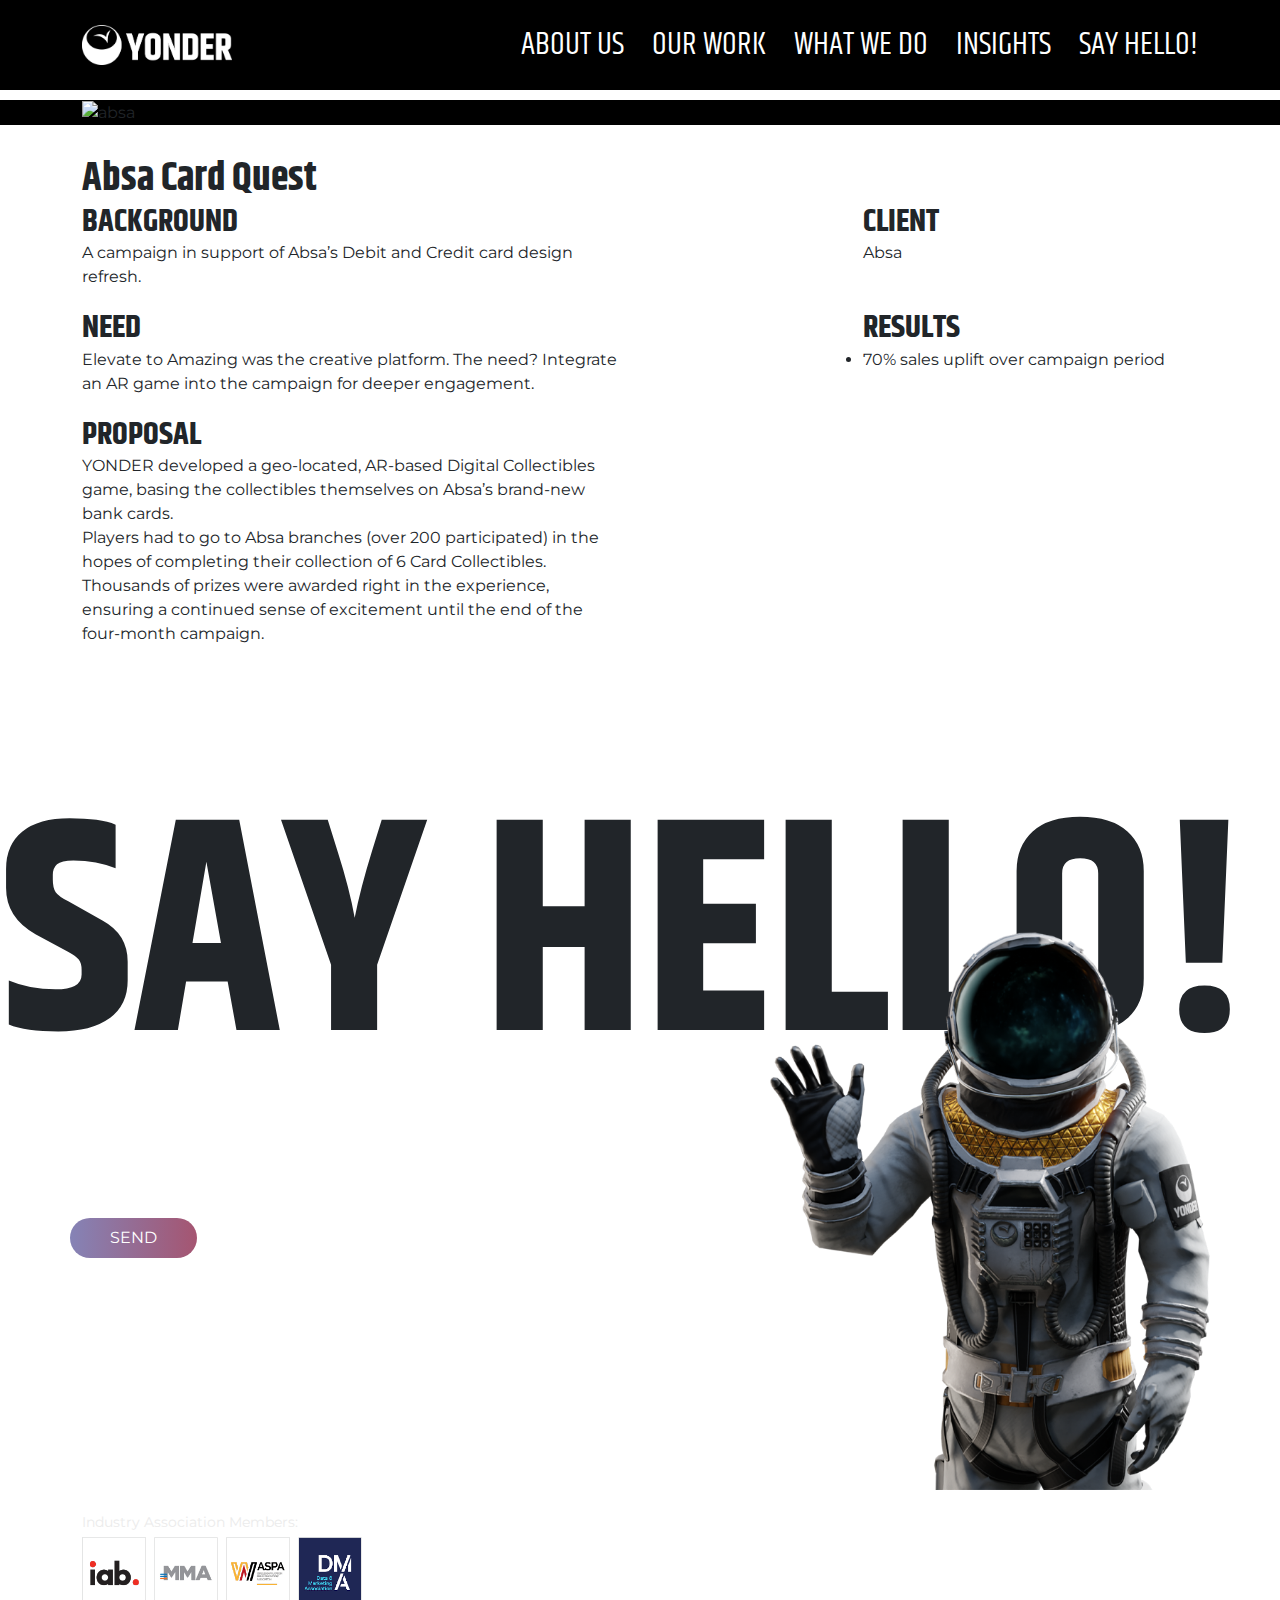
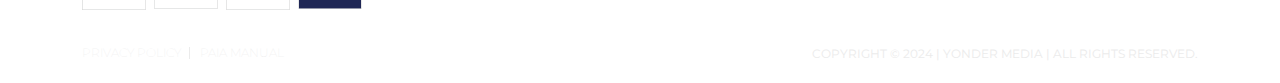
==== absa.html @ 992aaa32 "Add files via upload" ====
<!DOCTYPE html>
<html lang="en">

<head>
    <meta charset="UTF-8">
    <meta name="viewport" content="width=device-width, initial-scale=1.0">
    <title>YONDER - OUR WORK</title>
    <!-- Title -->

    <link rel="icon" href="images/favicon.png">
    <!-- FavIcon -->

    <link
        href="https://fonts.googleapis.com/css2?family=Khand:wght@300;400;500;600;700&family=Montserrat:ital,wght@0,100..900;1,100..900&display=swap"
        rel="stylesheet">
    <!-- Font Family -->

    <link rel="stylesheet" href="css/all.min.css">
    <!-- Font Awesome -->

    <link rel="stylesheet" href="css/bootstrap.min.css">
    <!-- Bootstrap -->

    <link rel="stylesheet" href="css/style.css">
    <!-- Main Style Sheet -->

    <link rel="stylesheet" href="css/responsive.css">
    <!-- Responsive Style Sheet -->
</head>

<body>
    <!-- Navbar Start -->
    <header class="main-header bg-black">
        <nav class="navbar navbar-expand-lg">
            <div class="container">
                <a class="navbar-brand" href="index.html">
                    <img class="logo" src="images/YONDER LOGO_DEFAULT_LIGHT.png" alt="Yonder Logo" width="100">
                </a>
                <div class="responsive-bar">
                    <button class="navbar-toggler" type="button" data-bs-toggle="collapse"
                        data-bs-target="#collapsibleNavId" aria-controls="collapsibleNavId" aria-expanded="false"
                        aria-label="Toggle navigation">
                        <i class="fa-solid fa-bars"></i>
                    </button>
                </div>
                <div class="collapse navbar-collapse" id="collapsibleNavId">
                    <ul class="d-flex w-100 justify-content-end">
                        <li class="nav-item">
                            <a class="nav-link" href="#">ABOUT US</a>
                        </li>
                        <li class="nav-item">
                            <a class="nav-link" href="#">OUR WORK</a>
                        </li>
                        <li class="nav-item">
                            <a class="nav-link" href="#">WHAT WE DO</a>
                        </li>
                        <li class="nav-item">
                            <a class="nav-link" href="#">INSIGHTS</a>
                        </li>
                        <li class="nav-item">
                            <a class="nav-link" href="#">SAY HELLO!</a>
                        </li>
                    </ul>
                </div>
            </div>
        </nav>
    </header>
    <!-- Navbar End -->


    <!-- project-video Start -->
    <section class="project">

        <div class="project-video">
            <div class="container">
                <div class="row">
                    <div class="col-lg-12">
                        <img src="images/our-work/project/YONDER_WEBSITE_OUR WORK_HEADER IMAGE_ABSA CARD QUEST.jpg" alt="absa" width="100%" />
                    </div>
                </div>
            </div>
        </div>
    </section>
    <!-- project-video End -->

    <!-- project-details Start -->
    <section class="project-details">

        <div class="project-details-infomation">
            <div class="container">
                <h1 class="project-header">Absa Card Quest  </h1>
                <div class="flex-container">
                    <div class="flex-item">
                        <div class="content-container">
                            <h2>BACKGROUND</h2>
                            <p>A campaign in support of Absa’s Debit and Credit card design refresh.  </p>
                        </div>
                    </div>
                    <div class="flex-item" style="width: 30%;">
                        <div class="content-container">
                            <h2>CLIENT</h2>
                            <p>Absa  </p>
                        </div>
                    </div>
                </div>
                <div class="flex-container">
                    <div class="flex-item">
                        <div class="content-container">
                            <h2>NEED</h2>
                            <p>Elevate to Amazing was the creative platform. The need? Integrate an AR game into the campaign for deeper engagement. </p>
                            
                        </div>
                    </div>
                    <div class="flex-item" style="width: 30%;">
                        <div class="content-container">
                            <h2>RESULTS</h2>
                            <li>70% sales uplift over campaign period </li>
                        </div>
                    </div>
                </div>

                <div class="flex-container">
                    <div class="flex-item">
                        <div class="content-container">
                            <h2>PROPOSAL</h2>
                            <p>YONDER developed a geo-located, AR-based Digital Collectibles game, basing the collectibles themselves on Absa’s brand-new bank cards. </p>

                               <p> Players had to go to Absa branches (over 200 participated) in the hopes of completing their collection of 6 Card Collectibles. Thousands of prizes were awarded right in the experience, ensuring a continued sense of excitement until the end of the four-month campaign. </p>
                        </div>
                    </div>
                </div>
            </div>
        </div>
    </section>
    <!-- project-details End -->


    <!-- Say Hello Start -->
    <section class="say-hello" id="sayhello">
        <div class="say-hello-text position-relative">
            <!-- <img src="images/say-hello/say-hello.png" class="w-100" alt="say-hello" /> -->
            <h1 class="hello-header">SAY HELLO!</h1>
            <!-- <img src="images/planet-dark.png" style="width: 200px;" class="planet" alt="planet dark" /> -->
        </div>

        <footer class="footer">
            <div class="top-bg"></div>

            <div class="footer-bg">
                <div class="footer-content">
                    <div class="container position-relative">
                        <div class="row">
                            <div class="col-lg-3 col-md-6 col-11 footer-form">
                                <form>
                                    <div class="mb-3">
                                        <label for="name">Name</label>
                                        <input type="text" id="name" name="name">
                                    </div>
                                    <div class="mb-3">
                                        <label for="email">Eamil</label>
                                        <input type="email" id="email" name="email">
                                    </div>
                                    <div class="mt-4">
                                        <button type="submit">SEND</button>
                                    </div>
                                </form>
                            </div>
                            <div class="col-lg-3 col-sm-6 d-none d-md-block offset-lg-1">
                                <ul class="contact-links">
                                    <li>
                                        <a href="tel:+270781234567" class="d-inline-flex gap-3 align-items-center">
                                            <img src="images/say-hello/contact-icon/phone.png" alt="phone" />
                                            <span>+27 (0) 78 123 4567</span>
                                        </a>
                                    </li>
                                    <li>
                                        <a href="https://wa.me/+270781234567"
                                            class="d-inline-flex gap-3 align-items-center">
                                            <img src="images/say-hello/contact-icon/wa.png" alt="wa" />
                                            <span>+27 (0) 78 123 4567</span>
                                        </a>
                                    </li>
                                </ul>
                            </div>
                        </div>
                        <div class="row address-separator align-items-end">
                            <div class="col-lg-3 col-md-6">
                                <div class="g-recaptcha" data-sitekey="reCAPTCHA_site_key" data-callback='onSubmit'
                                    data-action='submit'>Submit</div>
                            </div>
                            <div class="col-lg-5 col-md-6 col-10 offset-lg-1">
                                <ul class="d-flex gap-4">
                                    <li>
                                        <p>Johannesburg Office:</p>
                                        <address>
                                            The Base <br> 3012A William Nicol Drive <br> Bryanston <br> 2191 <br>
                                            Sandton <br> South Africa
                                        </address>
                                    </li>
                                    <li>
                                        <p>Cape Town Office:</p>
                                        <address>
                                            1st floor, Park building, <br> Black River Park <br> 2 Fir Street <br> Cape
                                            Town <br> 7925 <br> South Africa
                                        </address>
                                    </li>
                                </ul>
                            </div>
                        </div>
                        <div class="waving">
                            <img src="images/say-hello/waving.png" alt="waving" />
                        </div>
                    </div>
                </div>

                <div class="footer-bottom">
                    <div class="container">
                        <div class="row align-items-end">
                            <div class="col-lg-6 col-sm-6">
                                <p>Industry Association Members:</p>
                                <ol class="d-flex gap-2">
                                    <li>
                                        <img src="images/say-hello/industry/IAB.png" alt="industry" />
                                    </li>
                                    <li>
                                        <img src="images/say-hello/industry/MMA.png" alt="industry" />
                                    </li>
                                    <li>
                                        <img src="images/say-hello/industry/WASPA.png" alt="industry" />
                                    </li>
                                    <li>
                                        <img src="images/say-hello/industry/DMA.png" alt="industry" />
                                    </li>
                                </ol>
                                <ul class="footer-links">
                                    <li>
                                        <a href="#">privacy policy</a>
                                    </li>
                                    <li>
                                        <a href="#">paia manual</a>
                                    </li>
                                </ul>
                            </div>
                            <div class="col-lg-6 col-sm-6 text-end">
                                <ul class="d-flex social-links gap-4 align-items-end justify-content-end">
                                    <li>
                                        <a href="https://twitter.com" title="twitter" target="_blank">
                                            <img src="images/say-hello/social-icon/x.png" alt="social icon" />
                                        </a>
                                    </li>
                                    <li>
                                        <a href="https://facebook.com" title="facebook" target="_blank">
                                            <img src="images/say-hello/social-icon/facebook.png" alt="social icon" />
                                        </a>
                                    </li>
                                    <li>
                                        <a href="https://instagram.com" title="instagram" target="_blank">
                                            <img src="images/say-hello/social-icon/ig.png" alt="social icon" />
                                        </a>
                                    </li>
                                    <li>
                                        <a href="https://linkedin.com" title="linkedin" target="_blank">
                                            <img src="images/say-hello/social-icon/ld.png" alt="social icon" />
                                        </a>
                                    </li>
                                </ul>
                                <p class="copyright">copyright &copy; 2024 | yonder media | all rights reserved.</p>
                            </div>
                        </div>
                    </div>
                </div>
            </div>
        </footer>
    </section>
    <!-- Say Hello End -->

    <script src="js/jquery-1.12.4.min.js"></script>
    <!-- jQuery Version -->

    <script src="js/bootstrap.bundle.min.js"></script>
    <!-- Bootstrap -->

    <script src="https://www.google.com/recaptcha/api.js"></script>
    <!-- Google Recaptcha -->
</body>

</html>
---- css/style.css ----
@charset "UTF-8";

/* 
*
*------------------
* Table Of Content
*------------------
* 0) Common CSS start
* 1) Navbar CSS start
* 2) HeroArea CSS start
* 3) Our Work CSS start
* 4) What We Do CSS start
* 5) Insights CSS start
* 6) Say Hello CSS start
* 7) our work video CSS start
* 8) Portfolio CSS start
* 9) testimonial CSS start
*/

:root {
    --white_color: #ffffff;
    --black_color: #000000;
    --lg: 18px;
    --bs: 16px;
    --sm: 14px;
    --font-khand: "Khand", sans-serif;
    --font-montserrat: "Montserrat", sans-serif;
    --transition: all linear .3s;
}

* {
    margin: 0;
    padding: 0;
    outline: 0;
    box-sizing: border-box;
}

h1,
h2,
h3,
h4,
h5,
h6,
p,
a,
ul,
ol,
li,
span,
address {
    margin: 0;
    padding: 0;
}

ul,
ol {
    list-style: none;
}

a {
    display: inline-block;
    text-decoration: none;
}

img,
svg {
    vertical-align: middle;
}

body {
    scroll-behavior: smooth;
    font-size: var(--bs);
    font-weight: 400;
    font-family: var(--font-montserrat);
    max-width: 1920px; 
    margin: 0 auto; 
}
/**
*   Common CSS End
**/
.logo{
    width: 150px;
}

.main-header {
    position: absolute;
    width: 100%;
    top: 0;
    left: 0;
    padding: 12px 0;
    z-index: 99;
}

.main-header ul a {
    position: relative;
    top: 0;
    left: 0;
    font-size: 32px;
    font-weight: 400;
    line-height: 1.1;
    font-family: var(--font-khand);
    color: var(--white_color);
    padding: 0 0 0 28px !important;
    transition: var(--transition);
    -webkit-transition: var(--transition);
    -moz-transition: var(--transition);
    -ms-transition: var(--transition);
    -o-transition: var(--transition);
}

.main-header ul a:hover,
.main-header ul a:active {
    color: var(--white_color);
}

.main-header ul a::after {
    position: absolute;
    content: '';
    bottom: 0;
    left: 28px;
    height: 2px;
    width: 0;
    background-color: var(--white_color);
    transition: var(--transition);
    -webkit-transition: var(--transition);
    -moz-transition: var(--transition);
    -ms-transition: var(--transition);
    -o-transition: var(--transition);
}

.main-header ul a:hover::after {
    width: calc(100% - 40px);
}
/**
*   Navbar CSS End
**/

.heroarea {
    position: relative;
    top: 0;
    left: 0;
    height: 720px;
    background: url(../images/heroarea/background.jpg) no-repeat top / cover;
    background-attachment: fixed;
    z-index: -1;
}

.heroarea .planet-1 {
    position: absolute;
    bottom: 4%;
    right: 0;
    z-index: -1;
    transition: var(--transition);
    -webkit-transition: var(--transition);
    -moz-transition: var(--transition);
    -ms-transition: var(--transition);
    -o-transition: var(--transition);
}

.heroarea .planet-1 img {
    width: 200px;
}

.heroarea .planet-2 {
    position: absolute;
    top: 16%;
    left: 52%;
    z-index: -1;
    transition: var(--transition);
    -webkit-transition: var(--transition);
    -moz-transition: var(--transition);
    -ms-transition: var(--transition);
    -o-transition: var(--transition);
}

.heroarea .planet-2 img {
    width: 104px;
}

.heroarea .planet-3 {
    position: absolute;
    top: 40%;
    left: 30%;
    z-index: -1;
    transition: var(--transition);
    -webkit-transition: var(--transition);
    -moz-transition: var(--transition);
    -ms-transition: var(--transition);
    -o-transition: var(--transition);
}

.heroarea .planet-3 img {
    width: 220px;
}

.heroarea-text {
    margin-top: 24px;
}

.heroarea-text h1 {
    font-size: 50px;
    font-weight: 700;
    line-height: 1.2;
    font-family: var(--font-khand);
    color: var(--white_color);
}

.heroarea .bottom-text {
    position: absolute;
    bottom: 70px;
    right: 0;
}

.heroarea .bottom-text h6 {
    color: var(--white_color);
    margin-bottom: 8px;
    font-weight: 300;
    font-size: var(--lg);
    font-family: var(--font-khand);
}

.heroarea .bottom-text li {
    padding: 0 8px;
    border-left: 1px solid var(--white_color);
}

.heroarea .bottom-text li:first-child {
    border-left: 1px solid transparent;
}

.heroarea .bottom-text li:first-child img {
    width: 72px;
}

.heroarea .bottom-text li:last-child img {
    width: 92px;
}
/**
*   HeroArea CSS End
**/

.our-work .welcome {
    margin: 48px 0;
}


.our-work-header{
    text-align: center;
    font-size: 18rem;
    font-weight: bold;
    font-family: var(--font-khand);
    position: relative;
    bottom: 56px;
    text-shadow: 1px 1px 0 #000, 1px -1px 0 #000, -1px 1px 0 #000, 1px 1px 0 #000;
    color: #fff;
}

.welcome-text .planet {
    position: absolute;
    top: 50%;
    left: 20%;
    width: 200px;
    opacity: .7;
    transform: translateY(-50%);
    -webkit-transform: translateY(-50%);
    -moz-transform: translateY(-50%);
    -ms-transform: translateY(-50%);
    -o-transform: translateY(-50%);
    display: none;
    transition: var(--transition);
    -webkit-transition: var(--transition);
    -moz-transition: var(--transition);
    -ms-transition: var(--transition);
    -o-transition: var(--transition);
    animation: welcome-text .8s ease 1;
    -webkit-animation: welcome-text .8s ease 1;
}

@keyframes welcome-text {
    0% {
        transform: scale(.8) translateY(-45%);
        -webkit-transform: scale(.8) translateY(-45%);
        -moz-transform: scale(.8) translateY(-45%);
        -ms-transform: scale(.8) translateY(-45%);
        -o-transform: scale(.8) translateY(-45%);
}

    100% {
        transform: scale(1) translateY(-50%);
        -webkit-transform: scale(1) translateY(-50%);
        -moz-transform: scale(1) translateY(-50%);
        -ms-transform: scale(1) translateY(-50%);
        -o-transform: scale(1) translateY(-50%);
}
}

.welcome-text:hover .planet {
    display: block;
}

.our-work .welcome-right p {
    font-weight: 500;
    font-size: 18px;
    margin-right: 48px;
    line-height: 1.3;
}

.our-work .planet-1 {
    position: absolute;
    top: 110%;
    left: 8%;
    z-index: 1;
    transition: var(--transition);
    -webkit-transition: var(--transition);
    -moz-transition: var(--transition);
    -ms-transition: var(--transition);
    -o-transition: var(--transition);
}

.our-work .planet-1 img {
    width: 120px;
}

.our-work .planet-2 {
    position: absolute;
    top: 130%;
    right: 0;
    z-index: 1;
    transition: var(--transition);
    -webkit-transition: var(--transition);
    -moz-transition: var(--transition);
    -ms-transition: var(--transition);
    -o-transition: var(--transition);
}

.our-work .planet-2 img {
    width: 260px;
}

.our-work-banner {
    height: 130px;
    background: url(../images/our-work/our-work-banner.jpg) no-repeat top / cover;
    background-attachment: fixed;
}

.our-work-video {
    margin-top: 140px;
    background-color: var(--black_color);
}

.iframe-video {
    height: 500px;
}

.our-work-action {
    margin-top: 60px;
}

.our-work-btn a {
    font-size: 32px;
    line-height: 1.1;
    font-family: var(--font-khand);
    padding: 16px 0;
    width: 100%;
    color: var(--white_color);
    background: rgb(133,131,182);
    background: linear-gradient(90deg, rgba(133,131,182,1) 0%, rgba(165,85,113,1) 100%);
    border-radius: 50px;
    -webkit-border-radius: 50px;
    -moz-border-radius: 50px;
    -ms-border-radius: 50px;
    -o-border-radius: 50px;
    transition: var(--transition);
    -webkit-transition: var(--transition);
    -moz-transition: var(--transition);
    -ms-transition: var(--transition);
    -o-transition: var(--transition);
}

.our-work-btn a:hover {
    opacity: .9;
}

.credentials-btn {
    position: absolute;
    top: 50%;
    right: 4%;
    transform: translateY(-50%);
    -webkit-transform: translateY(-50%);
    -moz-transform: translateY(-50%);
    -ms-transform: translateY(-50%);
    -o-transform: translateY(-50%);
}

.credentials-btn img {
    width: 120px;
    box-shadow: 0 0 10px rgba(0, 0, 0, 0.5);
    background-color: var(--white_color);
    border-radius: 50%;
    -webkit-border-radius: 50%;
    -moz-border-radius: 50%;
    -ms-border-radius: 50%;
    -o-border-radius: 50%;
}
/**
*   Our Work CSS End
**/

.what-we-do {
    margin: 60px 0 0;
}

.what-we-do-text img {
    transform: translateY(3px);
    -webkit-transform: translateY(3px);
    -moz-transform: translateY(3px);
    -ms-transform: translateY(3px);
    -o-transform: translateY(3px);
}

.what-we-do-text .planet {
    position: absolute;
    top: 0;
    left: 50%;
    display: none;
    animation: text-up .8s ease 1;
    -webkit-animation: text-up .8s ease 1;
}

@keyframes text-up {
    0% {
        transform: translateY(20px);
        -webkit-transform: translateY(20px);
        -moz-transform: translateY(20px);
        -ms-transform: translateY(20px);
        -o-transform: translateY(20px);
    }

    100% {
        transform: translateY(3px);
        -webkit-transform: translateY(3px);
        -moz-transform: translateY(3px);
        -ms-transform: translateY(3px);
        -o-transform: translateY(3px);
    }
}

.what-we-do-text:hover .planet {
    display: block;
}

.service-card {
    width: 33.33%;
    color: var(--white_color);
    padding: 32px 40px 0;
    overflow-y: hidden;
}

.service-card .img img {
    transition: transform 0.4s ease; 
}

.service-card:hover .img img {
    transform: translate(-5px, -5px); 
}

.service-card:hover h3, 
.service-card:hover p{
    transition: transform 0.4s ease; 
    transform: translate(5px, 5px); 
}

.service-card.reality,
.expend-service.reality {
    background: rgb(133,131,182);
    background: linear-gradient(90deg, rgba(133,131,182,1) 0%, rgba(165,85,113,1) 100%);
}

.service-card.commerce,
.expend-service.commerce {
    background: rgb(133,131,182);
    background: linear-gradient(90deg, rgba(18,63,144,1) 0%, rgba(133,131,182,1) 100%);
}

.service-card.content,
.expend-service.content {
    background: rgb(133,131,182);
    background: linear-gradient(90deg, rgba(65,147,191,1) 0%, rgba(85,59,88,1) 100%);
}

.service-card.digital,
.expend-service.digital {
    background: rgb(133,131,182);
    background: linear-gradient(90deg, rgba(44,99,127,1) 0%, rgba(3,13,20,1) 100%);
}

.service-card.tech,
.expend-service.tech {
    background: rgb(133,131,182);
    background: linear-gradient(90deg, rgba(53,21,52,1) 0%, rgba(180,190,212,1) 100%);
}

.service-card.telco,
.expend-service.telco {
    background: rgb(133,131,182);
    background: linear-gradient(90deg, rgba(128,121,169,1) 0%, rgba(157,191,237,1) 100%);
}

.service-card h3 {
    font-weight: 600;
    margin-bottom: 16px;
}

.service-card p {
    font-weight: 300;
    line-height: 1.3;
    margin-bottom: 12px;
}

.service-card .card-footer img { 
    width: 100px;
    margin-bottom: -8px;
}

.service-card.content .card-footer img {
    width: 120px;
}

.service-card.digital .card-footer img {
    width: 150px;
}

.service-card .service-btn {
    padding: 8px 28px;
    font-family: var(--font-khand);
    color: var(--white_color);
    font-size: 24px;
    line-height: 1;
    border: 2px solid var(--white_color);
    border-radius: 25px;
    -webkit-border-radius: 25px;
    -moz-border-radius: 25px;
    -ms-border-radius: 25px;
    -o-border-radius: 25px;
    background-color: transparent;
    transition: var(--transition);
    -webkit-transition: var(--transition);
    -moz-transition: var(--transition);
    -ms-transition: var(--transition);
    -o-transition: var(--transition);
}

.service-card .service-btn:hover {
    color: var(--black_color);
    background-color: var(--white_color);
}

.expend-service {
    color: var(--white_color);
    padding: 32px 40px;
    display: none;
}

.expend-service-content {
    width: 32%;
}

.expend-service-content h3 {
    font-weight: 600;
    margin-bottom: 16px;
}

.expend-service-content p {
    font-weight: 300;
    line-height: 1.3;
    margin-bottom: 20px;
}

.expend-service-content ul li {
    list-style-position: inside;
    list-style-type: circle;
    margin-bottom: 4px;
}

.expend-service-content ul li button {
    background-color: transparent;
    border: none;
    color: var(--white_color);
    transition: var(--transition);
    -webkit-transition: var(--transition);
    -moz-transition: var(--transition);
    -ms-transition: var(--transition);
    -o-transition: var(--transition);
}

.expend-service-content ul li button:hover {
    text-decoration: underline;
}

.expend-service-content .qr-code img {
    width: 140px;
    padding: 12px;
    background-color: var(--white_color);
    border-radius: 15px;
    -webkit-border-radius: 15px;
    -moz-border-radius: 15px;
    -ms-border-radius: 15px;
    -o-border-radius: 15px;
}

.expend-service-content .qr-code p {
    margin-top: 20px;
}

.expend-service-content .expend-back {
    position: absolute;
    bottom: 0;
    right: 0;
    padding: 8px 40px;
    font-family: var(--font-khand);
    color: var(--white_color);
    font-size: 24px;
    line-height: 1;
    border: 2px solid var(--white_color);
    border-radius: 25px;
    -webkit-border-radius: 25px;
    -moz-border-radius: 25px;
    -ms-border-radius: 25px;
    -o-border-radius: 25px;
    transition: var(--transition);
    -webkit-transition: var(--transition);
    -moz-transition: var(--transition);
    -ms-transition: var(--transition);
    -o-transition: var(--transition);
    background-color: transparent;
}

.expend-service-content .expend-back:hover {
    color: var(--black_color);
    background-color: var(--white_color);
}

.expend-service-img {
    width: 24%;
}

.expend-service-img img {
    border-radius: 25px;
    -webkit-border-radius: 25px;
    -moz-border-radius: 25px;
    -ms-border-radius: 25px;
    -o-border-radius: 25px;
}
/**
*   What We Do CSS End
**/

.insights-banner {
    height: 130px;
    background: url(../images/insights/insights-banner.jpg) no-repeat top / cover;
    background-attachment: fixed;
}

.insight-header{
    text-align: center;
    font-size: 21vw;
    font-weight: bold;
    font-family: var(--font-khand);
    position: relative;
    bottom: 74px;
    text-shadow: 1px 1px 0 #000, 1px -1px 0 #000, -1px 2px 0 #000, 1px 1px 0 #000;
    color: #fff;
}

.insights-cards {
    margin: 130px 0 0px;
}

.insights-card {
    margin-top: 20px;
    padding: 20px;
    box-shadow: .5px .5px 3px 0 rgba(0, 0, 0, 0.2);
    border-radius: 15px;
    -webkit-border-radius: 15px;
    -moz-border-radius: 15px;
    -ms-border-radius: 15px;
    -o-border-radius: 15px;
}

.insights-card .img {
    margin-bottom: 12px;
}

.insights-card .img img {
    border-radius: 10px;
    -webkit-border-radius: 10px;
    -moz-border-radius: 10px;
    -ms-border-radius: 10px;
    -o-border-radius: 10px;
}

.insights-card .linkedin img {
    width: 80px;
}

.insights-card h2 {
    font-size: 48px;
    line-height: 1.2;
    font-family: var(--font-khand);
    text-transform: uppercase;
    font-weight: 700;
}

.insights-card p {
    line-height: 1.3;
    margin: 12px 0;
}

.insights-card-btn {
    padding: 10px 20px 8px;
    font-size: 20px;
    font-family: var(--font-khand);
    font-weight: 400;
    line-height: 1;
    text-transform: uppercase;
    color: var(--white_color);
    background: rgb(133,131,182);
    background: linear-gradient(90deg, rgba(133,131,182,1) 0%, rgba(165,85,113,1) 100%);
    border-radius: 25px;
    -webkit-border-radius: 25px;
    -moz-border-radius: 25px;
    -ms-border-radius: 25px;
    -o-border-radius: 25px;
    transition: var(--transition);
    -webkit-transition: var(--transition);
    -moz-transition: var(--transition);
    -ms-transition: var(--transition);
    -o-transition: var(--transition);
}

.insights-card-btn:hover {
    opacity: .9;
}

/**
*   Insights CSS End
**/

.say-hello-text img {
    transform: translateY(4px);
    -webkit-transform: translateY(4px);
    -moz-transform: translateY(4px);
    -ms-transform: translateY(4px);
    -o-transform: translateY(4px);
}

.hello-header{
    font-size: 23.7vw;
    font-weight: bold;
    font-family: var(--font-khand);
    position: relative;
    top: 95px;
}

.say-hello-text .planet {
    position: absolute;
    top: 0;
    left: 50%;
    display: none;
    animation: text-up .8s ease 1;
    -webkit-animation: text-up .8s ease 1;
}

@keyframes text-up {
    0% {
        transform: translateY(20px);
        -webkit-transform: translateY(20px);
        -moz-transform: translateY(20px);
        -ms-transform: translateY(20px);
        -o-transform: translateY(20px);
    }

    100% {
        transform: translateY(4px);
        -webkit-transform: translateY(4px);
        -moz-transform: translateY(4px);
        -ms-transform: translateY(4px);
        -o-transform: translateY(4px);
}
}

.say-hello-text:hover .planet {
    display: block;
}

.footer .top-bg {
    padding: 12px 0;
    background: url(../images/say-hello/footer-top.jpg) no-repeat center / cover;
    background-attachment: fixed;
}

.footer .footer-bg {
    color: var(--white_color);
    background: url(../images/say-hello/footer-banner.jpg) no-repeat center / cover;
    background-attachment: fixed;
}

.footer-content .container {
    padding: 32px 0;
    border-bottom: 2px solid var(--white_color);
}

.footer-content .footer-form label {
    display: block;
    font-size: 20px;
    line-height: 1;
    text-transform: uppercase;
    font-family: var(--font-khand);
}

.footer-content .footer-form input {
    color: var(--white_color);
    background-color: transparent;
    border: none;
    width: 100%;
    border-bottom: 2px solid var(--white_color);
}

.footer-content .footer-form button {
    padding: 8px 40px;
    border: none;
    color: var(--white_color);
    background: rgb(133,131,182);
    background: linear-gradient(90deg, rgba(133,131,182,1) 0%, rgba(165,85,113,1) 100%);
    border-radius: 25px;
    -webkit-border-radius: 25px;
    -moz-border-radius: 25px;
    -ms-border-radius: 25px;
    -o-border-radius: 25px;
    transition: var(--transition);
    -webkit-transition: var(--transition);
    -moz-transition: var(--transition);
    -ms-transition: var(--transition);
    -o-transition: var(--transition);
}

.footer-content .footer-form button:hover {
    opacity: .9;
}

.footer-content .contact-links li {
    margin-bottom: 16px;
}

.footer-content .contact-links li:last-child {
    margin-bottom: 0;
}

.footer-content .contact-links li a {
    font-weight: 300;
    color: var(--white_color);
    transition: var(--transition);
    -webkit-transition: var(--transition);
    -moz-transition: var(--transition);
    -ms-transition: var(--transition);
    -o-transition: var(--transition);
}

.footer-content .contact-links li a:hover {
    text-decoration: underline;
}

.footer-content .contact-links img {
    width: 44px;
}

.footer-content .address-separator {
    margin-top: 32px;
}

.address-separator li {
    font-weight: 300;
}

#rc-anchor-container {
    background-color: transparent !important;
}

.footer-content .waving {
    position: absolute;
    bottom: 0;
    right: 0;
}

.footer-content .waving img {
    width: 440px;
}

.footer-bottom {
    padding: 20px 0;
    color: #ebebeb;
    font-size: 14px;
}

.footer-bottom ol {
    margin-top: 4px;
}

.footer-bottom ol li img {
    width: 64px;
}

.footer-bottom ul li:first-child a img {
    width: 44px;
}

.footer-bottom ul li:last-child a img {
    width: 50px;
}

.footer-bottom ul li a img {
    width: 48px;
}

.footer-bottom .footer-links,
.footer-bottom .copyright {
    margin-top: 32px;
}

.footer-bottom .footer-links li {
    display: inline-block;
}

.footer-bottom .footer-links li a {
    color: #ebebeb;
    text-transform: uppercase;
    font-size: 12px;
    font-weight: 100;
    line-height: 1;
    padding: 0 6px;
    transition: var(--transition);
    -webkit-transition: var(--transition);
    -moz-transition: var(--transition);
    -ms-transition: var(--transition);
    -o-transition: var(--transition);
}

.footer-bottom .footer-links li a:hover {
    text-decoration: underline;
}

.footer-bottom .footer-links li:first-child a {
    padding-left: 0;
    padding-right: 8px;
    border-right: 1px solid #ebebeb;
}

.footer-bottom .copyright {
    font-size: 12px;
    text-transform: uppercase;
}
/**
*   Say Hello CSS End
**/

/* 
*   our work page video Start
*/

.videoarea{
    position: relative;
    max-width: 100%;
    top: 0;
    left: 0;
    height: 720px;
}


/* 
*   our work page video End
*/

/* 
*   Portfolio CSS Start
*/

.portfolio-section {
    padding: 0;
    max-width: 1920px; 
    margin: 0 auto; 
}

.portfolio-grid {
    display: grid;
    grid-template-columns: repeat(4, 1fr); 
    grid-gap: 0; 
}

.portfolio-item {
    width: 100%;
    position: relative;
    overflow: hidden; 
}

.portfolio-item img {
    width: 100%;
    height: auto;
    display: block; 
}

.portfolio-content {
    position: absolute;
    top: 0;
    left: 0;
    background-color: rgba(0, 0, 0, 0.8);
    color: #fff;
    padding: 20px;
    opacity: 0; 
    transition: opacity 0.3s ease; 
    width: 100%;
    height: 100%;
}

.portfolio-item:hover .portfolio-content {
    opacity: 1; 
}

.portfolio-content h3 {
    margin-top: 0;
    font-family: var(--font-khand);
    font-weight: bold;
}

.portfolio-content p {
    margin-bottom: 10px;
}

.portfolio-button{
    position: absolute;
    bottom: 20px;
    right: 20px;
    padding: 10px 20px 8px;
    font-size: 20px;
    font-family: var(--font-khand);
    font-weight: 400;
    line-height: 1;
    text-transform: uppercase;
    color: var(--white_color);
    background: rgb(133,131,182);
    background: linear-gradient(90deg, rgba(133,131,182,1) 0%, rgba(165,85,113,1) 100%);
    border-radius: 25px;
    -webkit-border-radius: 25px;
    -moz-border-radius: 25px;
    -ms-border-radius: 25px;
    -o-border-radius: 25px;
    transition: var(--transition);
    -webkit-transition: var(--transition);
    -moz-transition: var(--transition);
    -ms-transition: var(--transition);
    -o-transition: var(--transition);
}

.portfolio-button:hover{
    opacity: .9;
}

/* 
*   Portfolio CSS End
*/


/* 
*   testimonial CSS Start
*/
.testimonial-section {
    padding: 50px 0 0; 
}

.testimonial-card {
    padding: 20px;
    border-radius: 10px;
    margin-bottom: 20px;
    color: #fff;
}

.testimonial-card h3 {
    margin-top: 0;
}

.testimonial-content {
    display: flex;
    align-items: flex-start;
    margin-bottom: 50px;
}

.testimonial-image {
    flex: 0 0 auto; 
    margin-right: 20px; 
}

.testimonial-image img {
    width: 100px; 
    border-radius: 10%; 
}

.testimonial-text {
    flex: 1; 
}

.testimonial-text p{
    margin-bottom: 30px;
}

.testimonial-author {
    margin-top: 10px;
    font-family: var(--font-montserrat);
    font-weight: bold;
}

.gradient1 {
    background: linear-gradient(90deg, rgba(133, 131, 182, 1) 0%, rgba(165, 85, 113, 1) 100%);
}

.gradient2 {
    background: linear-gradient(90deg, rgba(18, 63, 144, 1) 0%, rgba(133, 131, 182, 1) 100%);
}

.gradient3 {
    background: linear-gradient(90deg, rgba(65, 147, 191, 1) 0%, rgba(85, 59, 88, 1) 100%);
}

.gradient4 {
    background: linear-gradient(90deg, rgba(44, 99, 127, 1) 0%, rgba(3, 13, 20, 1) 100%);
}

.gradient5 {
    background: linear-gradient(90deg, rgba(53, 21, 52, 1) 0%, rgba(180, 190, 212, 1) 100%);
}
.project-details-infomation{
    margin-top: 30px;
}

.project-video{
    margin-top: 100px;
    background-color: var(--black_color);
}

.project-header{
    font-family: var(--font-khand);
    font-weight: bold;
}

.content-container h2{
    font-family: var(--font-khand);
    font-weight: bold;
}


.flex-container {
    display: flex;
    flex-wrap: wrap;
    justify-content: space-between;
}

.flex-item {
    width: 48%;
    margin-bottom: 20px; 
}
---- css/responsive.css ----
@media (min-width: 1600px) and (max-width: 1899.98px) {
    .heroarea .planet-1 img {
        width: 340px;
    }

    .our-work .planet-1 {
        left: 4%;
    }

    .our-work .planet-1 img {
        width: 160px;
    }

    .our-work .planet-2 img {
        width: 320px;
    }

    .service-card {
        padding: 60px 80px 0;
    }

    .service-card p {
        margin-bottom: 28px;
    }

    .expend-service {
        padding: 60px 80px;
    }

    .our-work-header {
        font-size: 6rem; 
    }
}

@media (min-width: 1400px) and (max-width: 1599.98px) {
    .heroarea .planet-1 img {
        width: 270px;
    }

    .our-work .planet-1 {
        left: 6%;
    }

    .our-work .planet-1 img {
        width: 160px;
    }

    .our-work .planet-2 img {
        width: 300px;
    }

    .service-card {
        padding: 48px 60px 0;
    }

    .service-card p {
        margin-bottom: 20px;
    }

    .expend-service {
        padding: 48px 60px;
    }

    .our-work-header {
        font-size: 5rem; 
    }
}

@media (min-width: 992px) and (max-width: 1199.98px) {
    .heroarea {
        height: 620px;
    }

    .heroarea .planet-1 img {
        width: 160px;
    }

    .heroarea .planet-3 {
        left: 28%;
    }

    .heroarea .planet-3 img {
        width: 180px;
    }

    .heroarea-text h1 {
        font-size: 44px;
    }

    .welcome-text .planet {
        width: 140px;
    }

    .our-work .welcome-right p {
        font-size: 19px;
        margin-right: 32px;
    }

    .our-work .planet-2 img {
        width: 220px;
    }

    .our-work-video {
        margin-top: 80px;
    }

    .our-work-action {
        margin-top: 40px;
    }

    .our-work-btn a {
        font-size: 26px;
        padding: 12px 0;
    }

    .credentials-btn img {
        width: 80px;
    }

    .what-we-do {
        margin: 40px 0;
    }

    .service-card {
        padding: 20px 20px 0;
    }

    .service-card.digital .card-footer img {
        width: 100px;
    }

    .service-card .service-btn {
        padding: 6px 16px 4px;
        font-size: 18px;
    }

    .expend-service-content .qr-code img {
        width: 100px;
        padding: 8px;
    }

    .insights-cards {
        margin: 80px 0 60px;
    }

    .insights-card .linkedin img {
        width: 60px;
    }

    .insights-card h2 {
        font-size: 36px;
    }

    .footer .top-bg {
        display: none;
    }

    .footer-content .address-separator {
        margin-top: 20px;
    }

    .footer-content .waving img {
        width: 264px;
    }

    .footer-bottom ol li img {
        width: 52px;
    }

    .footer-bottom ul li:last-child a img {
        width: 44px;
    }

    .footer-bottom ul li:first-child a img {
        width: 38px;
    }

    .footer-bottom ul li a img {
        width: 40px;
    }

    .footer-bottom .footer-links,
    .footer-bottom .copyright {
        margin-top: 20px;
    }

    .footer .social-links {
        gap: 12px !important;
    }
    .our-work-header {
        font-size: 4rem; 
    }
}

@media (min-width: 768px) and (max-width: 991.98px) {
    .main-header ul a {
        font-size: 26px;
    }

    .heroarea {
        height: 520px;
    }

    .heroarea .planet-1 img {
        width: 140px;
    }

    .heroarea .planet-2 img {
        width: 80px;
    }

    .heroarea .planet-3 {
        left: 28%;
    }

    .heroarea .planet-3 img {
        width: 140px;
    }

    .heroarea-text h1 {
        font-size: 38px;
    }

    .welcome-text .planet {
        width: 120px;
    }

    .our-work .welcome-right p {
        font-size: 19px;
    }

    .our-work-banner {
        height: 80px;
    }

    .our-work-video {
        margin-top: 80px;
    }

    .our-work-action {
        margin-top: 40px;
    }

    .our-work-btn a {
        font-size: 26px;
        padding: 12px 0;
    }

    .credentials-btn img {
        width: 80px;
    }

    .what-we-do {
        margin: 40px 0;
    }

    .service-card {
        width: 50%;
        padding: 20px 20px 0;
    }

    .service-card.digital .card-footer img {
        width: 100px;
    }

    .service-card .service-btn {
        padding: 6px 16px 4px;
        font-size: 18px;
    }

    .expend-service-content .qr-code img {
        width: 100px;
        padding: 8px;
    }

    .iframe-video {
        height: 300px;
    }

    .insights-banner {
        height: 80px;
    }

    .insights-cards {
        margin: 80px 0 60px;
    }

    .insights-card {
        padding: 12px;
    }

    .insights-card .linkedin img {
        width: 30px;
    }

    .insights-card h2 {
        font-size: 30px;
    }

    .footer .top-bg {
        display: none;
    }

    .footer-content .address-separator {
        margin-top: 20px;
    }

    .footer-content .contact-links img {
        width: 30px;
    }

    .footer-content .footer-form label {
        font-size: 16px;
    }

    .footer-bottom ol li img {
        width: 32px;
    }

    .footer-content .footer-form button {
        padding: 6px 30px;
        font-size: 14px;
    }

    .footer-bottom ul li:last-child a img {
        width: 24px;
    }

    .footer-bottom ul li:first-child a img {
        width: 20px;
    }

    .footer-bottom ul li a img {
        width: 22px;
    }

    .footer-bottom .footer-links,
    .footer-bottom .copyright {
        margin-top: 20px;
    }

    .footer .social-links {
        gap: 6px !important;
    }

    .our-work-header {
        font-size: 3rem; 
    }
}

@media (max-width: 991.98px) {
    .main-header.menu-visible {
        background-color: rgba(0, 0, 0, 0.5);
    }

    .main-header .navbar-toggler {
        color: #ffffff;
        border: 1px solid #ffffff;
    }

    .main-header .responsive-bar {
        text-align: end;
        width: 100%;
    }

    .main-header ul {
        gap: 0;
        text-align: end;
        display: block !important;
    }

    .main-header ul li {
        margin-top: 12px;
    }

    .main-header ul a {
        padding: 0 0 !important;
    }

    .main-header ul a::after {
        display: none;
    }

    .our-work .welcome-right p {
        margin-right: 0;
    }

    .footer-content .waving {
        display: none;
    }

    .address-separator {
        font-size: 14px;
    }

    .expend-service-content h3 {
        margin-bottom: 8px;
        font-size: 21px;
    }

    .expend-service-content p {
        font-size: 14px;
        margin-bottom: 12px;
    }

    .expend-service-content .qr-code p {
        margin-top: 6px;
        font-size: 14px;
    }

    .expend-service-content .expend-back {
        padding: 6px 20px;
        font-size: 16px;
        font-weight: 500;
    }
}

@media (min-width: 576px) and (max-width: 767.98px) {
    .main-header ul a {
        font-size: 20px;
    }

    .heroarea {
        height: 460px;
    }

    .heroarea .planet-1 img {
        width: 120px;
    }

    .heroarea .planet-2 img {
        width: 80px;
    }

    .heroarea .planet-3 {
        left: 28%;
    }

    .heroarea .planet-3 img {
        width: 100px;
    }

    .heroarea-text h1 {
        font-size: 30px;
    }

    .welcome-text .planet {
        width: 140px;
    }

    .our-work .welcome-right p {
        font-size: 19px;
    }

    .our-work-banner {
        height: 60px;
    }

    .our-work-video {
        margin-top: 60px;
    }

    .our-work-action {
        margin-top: 20px;
    }

    .our-work-btn a {
        font-size: 26px;
        padding: 12px 0;
    }

    .credentials-btn img {
        width: 60px;
    }

    .what-we-do {
        margin: 20px 0;
    }

    .service-card {
        width: 50%;
        padding: 20px 20px 0;
    }

    .service-card.digital .card-footer img {
        width: 100px;
    }

    .service-card h3 {
        margin-bottom: 8px;
        font-size: 20px;
    }

    .service-card p {
        font-size: 14px;
    }

    .service-card .service-btn {
        padding: 6px 16px 4px;
        font-size: 18px;
    }

    .iframe-video {
        height: 240px;
    }

    .insights-banner {
        height: 80px;
    }

    .insights-cards {
        margin: 40px 0 40px;
    }

    .insights-card {
        padding: 12px;
    }

    .insights-card .linkedin img {
        width: 30px;
    }

    .insights-card h2 {
        font-size: 30px;
    }

    .footer .top-bg {
        display: none;
    }

    .footer-content .address-separator {
        margin-top: 20px;
    }

    .footer-content .contact-links img {
        width: 30px;
    }

    .footer-content .footer-form label {
        font-size: 16px;
    }

    .footer-bottom ol li img {
        width: 32px;
    }

    .footer-content .footer-form button {
        padding: 6px 30px;
        font-size: 14px;
    }

    .footer-bottom ul li:last-child a img {
        width: 24px;
    }

    .footer-bottom ul li:first-child a img {
        width: 20px;
    }

    .footer-bottom ul li a img {
        width: 22px;
    }

    .footer-bottom .footer-links,
    .footer-bottom .copyright {
        margin-top: 20px;
    }

    .footer .social-links {
        gap: 6px !important;
    }

    .our-work-header {
        font-size: 2.5rem; 
    }
}

@media (max-width: 575.98px) {
    .main-header ul a {
        font-size: 18px;
    }

    .heroarea {
        height: 380px;
        background-attachment: initial;
    }

    .heroarea .planet-1 {
        bottom: 16%;
    }

    .heroarea .planet-1 img {
        width: 80px;
    }

    .heroarea .planet-2 {
        top: 24%;
    }

    .heroarea .planet-2 img {
        width: 60px;
    }

    .heroarea .planet-3 {
        left: 22%;
    }

    .heroarea .planet-3 img {
        width: 80px;
    }

    .heroarea-text {
        margin-top: 16px;
    }

    .heroarea-text h1 {
        font-size: 25px;
    }

    .heroarea .bottom-text h6 {
        margin-bottom: 6px;
        font-weight: 400;
        font-size: var(--bs);
    }

    .heroarea .bottom-text li:first-child img {
        width: 52px;
    }

    .heroarea .bottom-text li:last-child img {
        width: 64px;
    }

    .welcome-text .planet {
        width: 120px;
    }

    .our-work .welcome {
        margin: 16px 0;
    }

    .our-work .welcome-right p {
        font-size: 17px;
    }

    .our-work-banner {
        height: 40px;
    }

    .our-work-video {
        margin-top: 60px;
    }

    .our-work-action {
        margin-top: 20px;
    }

    .our-work-btn a {
        font-size: 20px;
        padding: 8px 0;
    }

    .credentials-btn {
        display: none;
    }

    .what-we-do {
        margin: 20px 0;
    }

    .service-card.digital .card-footer img {
        width: 100px;
    }

    .service-card h3 {
        margin-bottom: 8px;
        font-size: 20px;
    }

    .service-card p {
        font-size: 14px;
    }

    .service-card .service-btn {
        padding: 6px 16px 4px;
        font-size: 18px;
    }

    .iframe-video {
        height: 240px;
    }

    .insights-banner {
        height: 50px;
    }

    .insights-cards {
        margin: 28px 0;
    }

    .insights-card {
        padding: 12px;
    }

    .insights-card .linkedin img {
        width: 30px;
    }

    .insights-card h2 {
        font-size: 30px;
    }

    .insights-card-btn {
        padding: 8px 20px;
        font-size: 16px;
    }

    .footer .top-bg {
        display: none;
    }

    .footer-content .address-separator {
        margin-top: 20px;
    }

    .footer-content .footer-form label {
        font-size: 16px;
    }

    .footer-bottom ol li img {
        width: 32px;
    }

    .footer-content .footer-form button {
        padding: 6px 30px;
        font-size: 14px;
    }

    .footer-bottom ul li:last-child a img {
        width: 24px;
    }

    .footer-bottom ul li:first-child a img {
        width: 20px;
    }

    .footer-bottom ul li a img {
        width: 22px;
    }

    .footer-bottom .footer-links,
    .footer-bottom .copyright {
        margin-top: 10px;
    }

    .footer-bottom .footer-links {
        display: none;
    }

    .footer .social-links {
        margin-top: 12px;
        gap: 6px !important;
    }

    .footer-bottom .d-flex {
        justify-content: center !important;
    }

    .footer-bottom p {
        text-align: center
    }

    .what-we-do-text img {
        transform: translateY(0px);
        -webkit-transform: translateY(0px);
        -moz-transform: translateY(0px);
        -ms-transform: translateY(0px);
        -o-transform: translateY(0px);
    }

    @keyframes text-up {
        0% {
            transform: translateY(20px);
            -webkit-transform: translateY(20px);
            -moz-transform: translateY(20px);
            -ms-transform: translateY(20px);
            -o-transform: translateY(20px);
        }

        100% {
            transform: translateY(0px);
            -webkit-transform: translateY(0px);
            -moz-transform: translateY(0px);
            -ms-transform: translateY(0px);
            -o-transform: translateY(0px);
        }
    }

    .our-work-header {
        font-size: 2rem; 
    }
}

@media (max-width: 767.98px) {
    body {
        overflow-x: hidden;
    }

    .our-work .planet-1 {
        position: absolute;
        top: -140px !important;
        left: 60%;
    }

    .our-work .planet-1 img {
        width: 80px;
    }

    .our-work .planet-2 {
        position: absolute;
        top: -150px !important;
        right: -100px;
    }

    .our-work .planet-2 img {
        width: 160px;
    }

    .service-card {
        width: 100%;
        padding: 20px 20px 0;
    }

    .expend-service .d-flex {
        flex-wrap: wrap;
    }

    .expend-service-content {
        width: 100%;
    }

    .expend-service-img {
        width: 100%;
        margin: 12px 0;
    }

    .expend-service-content .qr-code img {
        width: 100px;
        padding: 8px;
    }

    .service-card .card-footer img {
        width: 80px;
    }

    .service-card.content .card-footer img {
        width: 90px;
    }

    .footer-form .mt-4 {
        text-align: center;
    }

    .insights-card p {
        font-size: 14px;
    }

    .address-separator {
        justify-content: center !important;
    }

    .address-separator .g-recaptcha {
        display: none;
    }

    .expend-service-content ul li {
        margin-bottom: 2px;
        font-size: 14px;
    }

    .footer-content .container {
        padding: 20px 0;
        border-bottom: 2px solid transparent;
    }

    .footer-content .row {
        justify-content: center !important;
    }
}


@media screen and (max-width: 900px) {
    .our-work-header {
        margin: 44px auto 0;
        font-size: 23vw;
    }

    .insight-header {
        margin: 40px auto 0;
        font-size: 25vw;
    }

    .hello-header {
        font-size: 23vw;
        position: relative;
        top: 27px;
        text-align: center;
    }

    .portfolio-grid {
        grid-template-columns: repeat(1, 1fr);
    }

    .videoarea {
        height: 210px;
        margin-top: 6rem;
    }
}
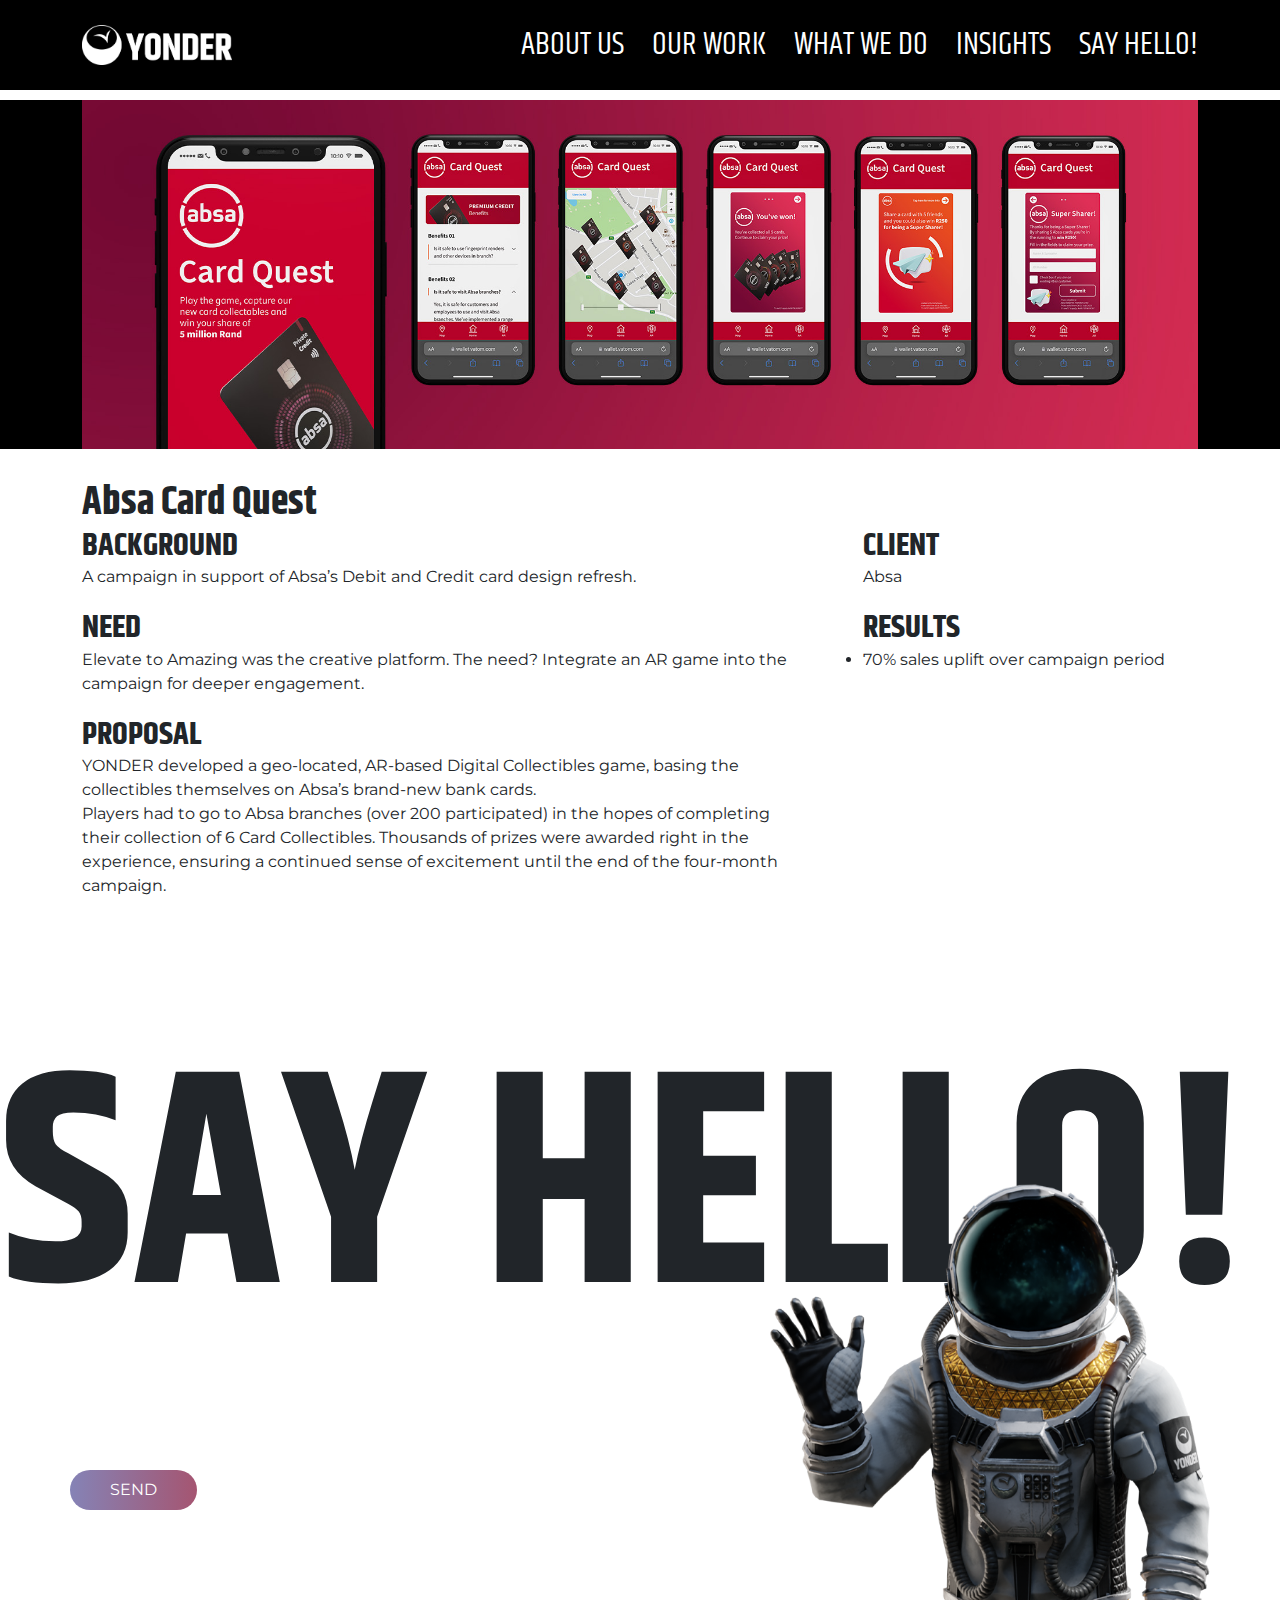
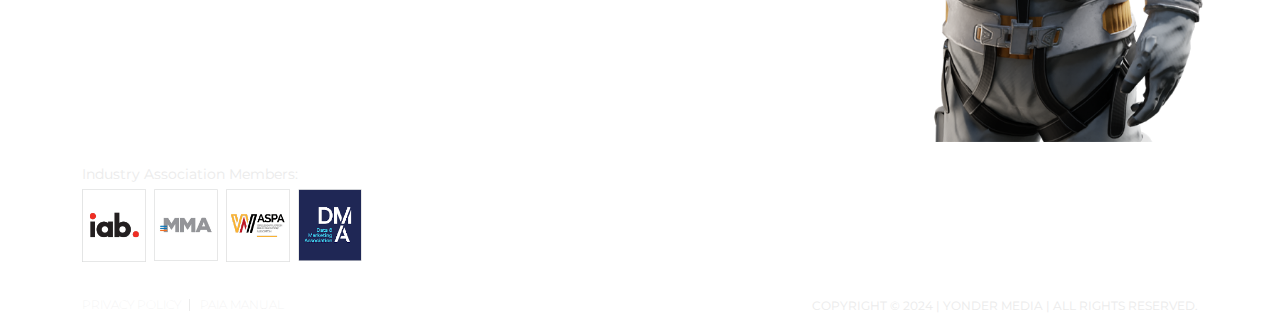
==== commit 5bd8f1e0: "Update absa.html" ====
--- a/absa.html
+++ b/absa.html
@@ -157,7 +157,7 @@
                                         <input type="text" id="name" name="name">
                                     </div>
                                     <div class="mb-3">
-                                        <label for="email">Eamil</label>
+                                        <label for="email">Email</label>
                                         <input type="email" id="email" name="email">
                                     </div>
                                     <div class="mt-4">
@@ -168,16 +168,15 @@
                             <div class="col-lg-3 col-sm-6 d-none d-md-block offset-lg-1">
                                 <ul class="contact-links">
                                     <li>
-                                        <a href="tel:+270781234567" class="d-inline-flex gap-3 align-items-center">
+                                        <a href="tel:0126651123" class="d-inline-flex gap-3 align-items-center">
                                             <img src="images/say-hello/contact-icon/phone.png" alt="phone" />
-                                            <span>+27 (0) 78 123 4567</span>
-                                        </a>
-                                    </li>
-                                    <li>
-                                        <a href="https://wa.me/+270781234567"
-                                            class="d-inline-flex gap-3 align-items-center">
+                                            <span>012 665 1123</span>
+                                        </a>
+                                    </li>
+                                    <li>
+                                        <a href="https://wa.me/0825443475" class="d-inline-flex gap-3 align-items-center">
                                             <img src="images/say-hello/contact-icon/wa.png" alt="wa" />
-                                            <span>+27 (0) 78 123 4567</span>
+                                            <span>082 544 3475</span>
                                         </a>
                                     </li>
                                 </ul>
@@ -185,23 +184,20 @@
                         </div>
                         <div class="row address-separator align-items-end">
                             <div class="col-lg-3 col-md-6">
-                                <div class="g-recaptcha" data-sitekey="reCAPTCHA_site_key" data-callback='onSubmit'
-                                    data-action='submit'>Submit</div>
+                                <div class="g-recaptcha" data-sitekey="reCAPTCHA_site_key" data-callback='onSubmit' data-action='submit'>Submit</div>
                             </div>
                             <div class="col-lg-5 col-md-6 col-10 offset-lg-1">
                                 <ul class="d-flex gap-4">
                                     <li>
                                         <p>Johannesburg Office:</p>
                                         <address>
-                                            The Base <br> 3012A William Nicol Drive <br> Bryanston <br> 2191 <br>
-                                            Sandton <br> South Africa
+                                            The Base <br> 3012A Winnie Mandela Dr <br> Bryanston <br> 2191 <br> Sandton <br> South Africa
                                         </address>
                                     </li>
                                     <li>
                                         <p>Cape Town Office:</p>
                                         <address>
-                                            1st floor, Park building, <br> Black River Park <br> 2 Fir Street <br> Cape
-                                            Town <br> 7925 <br> South Africa
+                                            1st floor, Park building, <br> Black River Park <br> 2 Fir Street <br> Cape Town <br> 7925 <br> South Africa
                                         </address>
                                     </li>
                                 </ul>
@@ -249,17 +245,17 @@
                                         </a>
                                     </li>
                                     <li>
-                                        <a href="https://facebook.com" title="facebook" target="_blank">
+                                        <a href="https://www.facebook.com/yonder.co.za" title="facebook" target="_blank">
                                             <img src="images/say-hello/social-icon/facebook.png" alt="social icon" />
                                         </a>
                                     </li>
                                     <li>
-                                        <a href="https://instagram.com" title="instagram" target="_blank">
+                                        <a href="https://www.instagram.com/yonder_za/" title="instagram" target="_blank">
                                             <img src="images/say-hello/social-icon/ig.png" alt="social icon" />
                                         </a>
                                     </li>
                                     <li>
-                                        <a href="https://linkedin.com" title="linkedin" target="_blank">
+                                        <a href="https://www.linkedin.com/company/yonder-za/" title="linkedin" target="_blank">
                                             <img src="images/say-hello/social-icon/ld.png" alt="social icon" />
                                         </a>
                                     </li>
@@ -284,4 +280,4 @@
     <!-- Google Recaptcha -->
 </body>
 
-</html>+</html>
--- a/css/style.css
+++ b/css/style.css
@@ -969,10 +969,24 @@
 
 .videoarea{
     position: relative;
-    max-width: 100%;
+    width: 100%;
+    top: 80px;
+    padding-bottom: 45%;
+    margin-bottom: 78px; 
+    overflow: hidden;
+}
+
+.video-container {
+    position: absolute;
     top: 0;
     left: 0;
-    height: 720px;
+    width: 100%;
+    height: 100%;
+}
+
+.our-work-iframe-video{
+    width: 100%;
+    height: 100%;
 }
 
 
@@ -1163,6 +1177,6 @@
 }
 
 .flex-item {
-    width: 48%;
+    width: 65%;
     margin-bottom: 20px; 
 }
--- a/css/responsive.css
+++ b/css/responsive.css
@@ -912,7 +912,7 @@
     }
 
     .videoarea {
-        height: 210px;
-        margin-top: 6rem;
+        height: 240px;
+        margin-top: -11px;
     }
 }
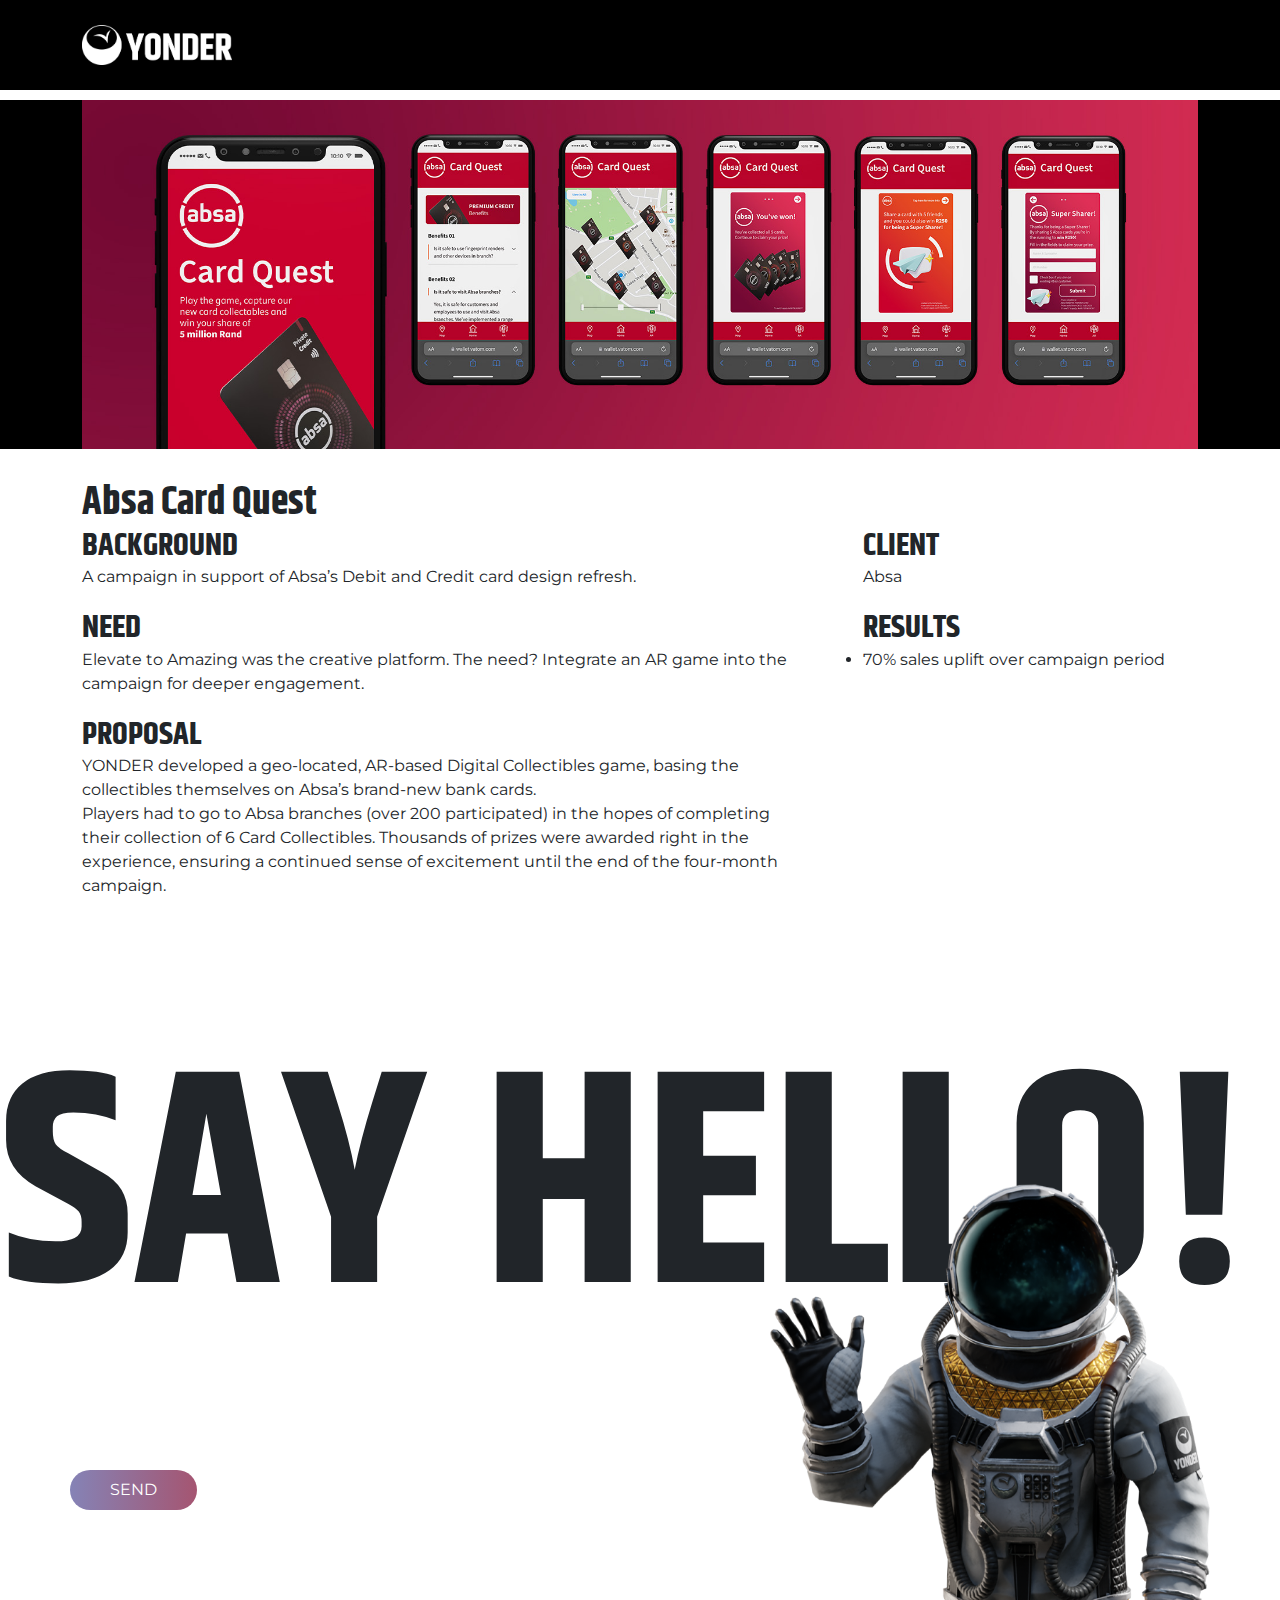
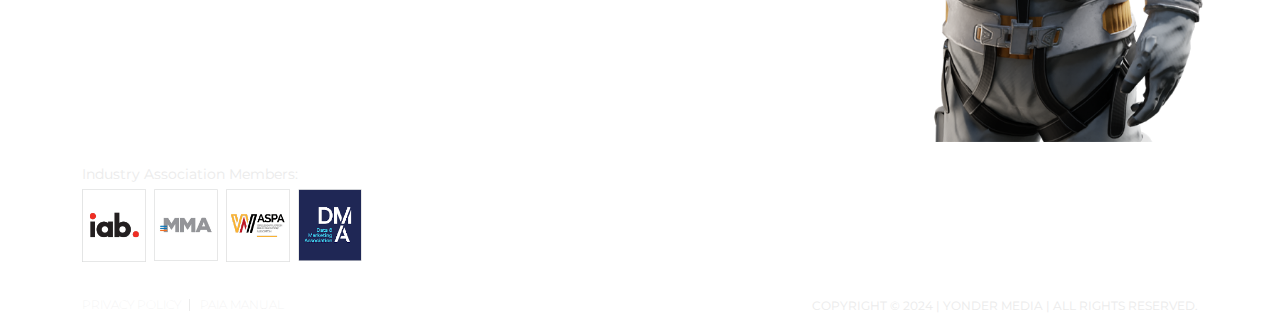
==== commit 432547e2: "Update absa.html" ====
--- a/absa.html
+++ b/absa.html
@@ -36,7 +36,7 @@
                 <a class="navbar-brand" href="index.html">
                     <img class="logo" src="images/YONDER LOGO_DEFAULT_LIGHT.png" alt="Yonder Logo" width="100">
                 </a>
-                <div class="responsive-bar">
+<!--                 <div class="responsive-bar">
                     <button class="navbar-toggler" type="button" data-bs-toggle="collapse"
                         data-bs-target="#collapsibleNavId" aria-controls="collapsibleNavId" aria-expanded="false"
                         aria-label="Toggle navigation">
@@ -61,7 +61,7 @@
                             <a class="nav-link" href="#">SAY HELLO!</a>
                         </li>
                     </ul>
-                </div>
+                </div> -->
             </div>
         </nav>
     </header>
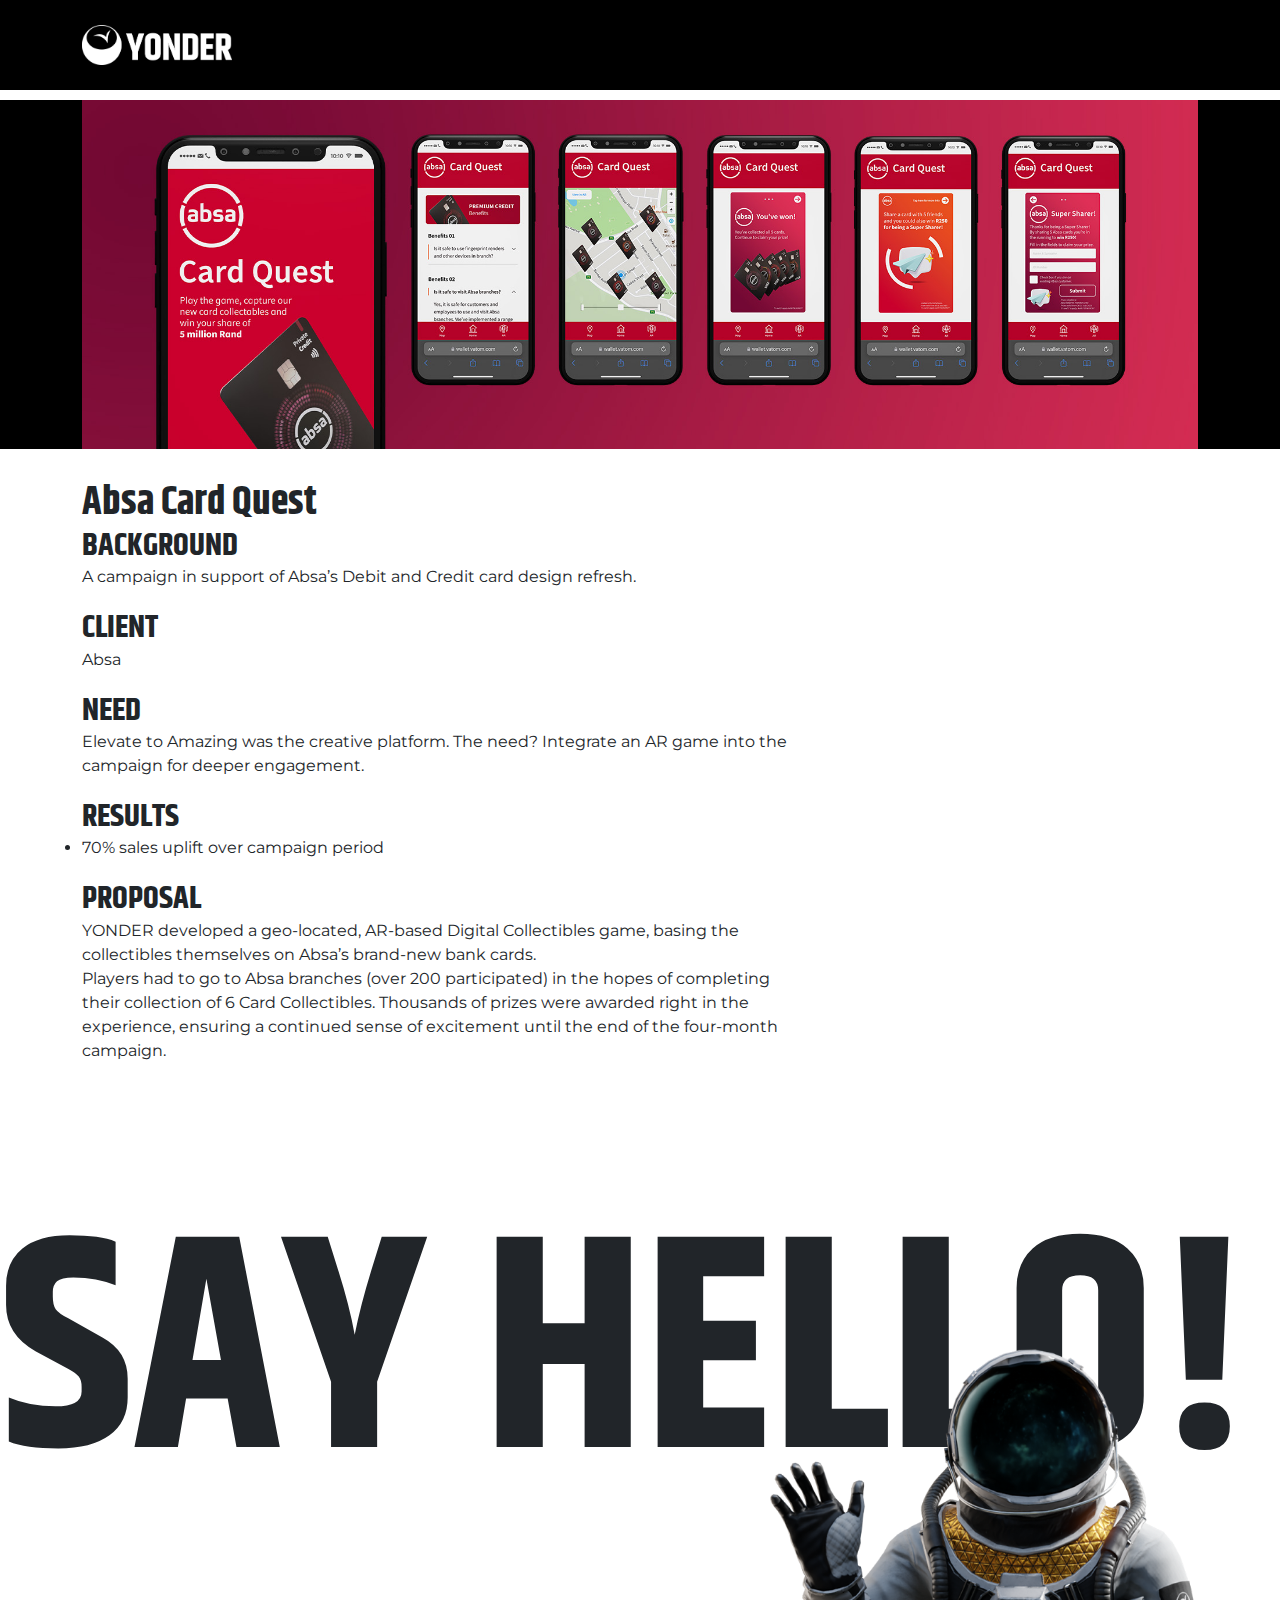
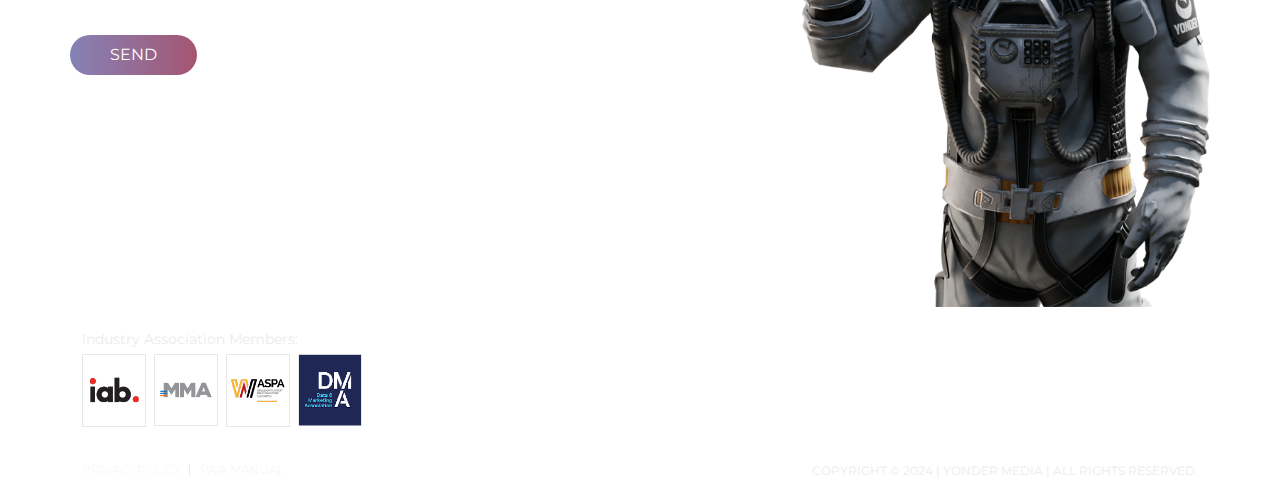
==== commit 63fe8e3f: "Update absa.html" ====
--- a/absa.html
+++ b/absa.html
@@ -96,7 +96,7 @@
                             <p>A campaign in support of Absa’s Debit and Credit card design refresh.  </p>
                         </div>
                     </div>
-                    <div class="flex-item" style="width: 30%;">
+                    <div class="flex-item">
                         <div class="content-container">
                             <h2>CLIENT</h2>
                             <p>Absa  </p>
@@ -111,7 +111,7 @@
                             
                         </div>
                     </div>
-                    <div class="flex-item" style="width: 30%;">
+                    <div class="flex-item">
                         <div class="content-container">
                             <h2>RESULTS</h2>
                             <li>70% sales uplift over campaign period </li>
@@ -239,11 +239,7 @@
                             </div>
                             <div class="col-lg-6 col-sm-6 text-end">
                                 <ul class="d-flex social-links gap-4 align-items-end justify-content-end">
-                                    <li>
-                                        <a href="https://twitter.com" title="twitter" target="_blank">
-                                            <img src="images/say-hello/social-icon/x.png" alt="social icon" />
-                                        </a>
-                                    </li>
+
                                     <li>
                                         <a href="https://www.facebook.com/yonder.co.za" title="facebook" target="_blank">
                                             <img src="images/say-hello/social-icon/facebook.png" alt="social icon" />
--- a/css/style.css
+++ b/css/style.css
@@ -1180,3 +1180,7 @@
     width: 65%;
     margin-bottom: 20px; 
 }
+
+.Stoffel-btn{
+    display: none;
+}
--- a/css/responsive.css
+++ b/css/responsive.css
@@ -137,6 +137,7 @@
     .expend-service-content .qr-code img {
         width: 100px;
         padding: 8px;
+        display: none;
     }
 
     .insights-cards {
@@ -412,6 +413,34 @@
         padding: 6px 20px;
         font-size: 16px;
         font-weight: 500;
+    }
+
+        .expend-service-content .Stoffel-btn {
+        position: relative;
+        display: block;
+        margin: 15px;
+        padding: 8px 40px;
+        font-family: var(--font-khand);
+        color: var(--white_color);
+        font-size: 24px;
+        line-height: 1;
+        border: 2px solid var(--white_color);
+        border-radius: 25px;
+        -webkit-border-radius: 25px;
+        -moz-border-radius: 25px;
+        -ms-border-radius: 25px;
+        -o-border-radius: 25px;
+        transition: var(--transition);
+        -webkit-transition: var(--transition);
+        -moz-transition: var(--transition);
+        -ms-transition: var(--transition);
+        -o-transition: var(--transition);
+        background-color: transparent;
+    }
+
+    .flex-item{
+        width: 100%;
+        margin-right: 0;
     }
 }
 
@@ -826,6 +855,10 @@
         width: 160px;
     }
 
+    .our-work {
+        overflow-x: hidden;
+    }
+
     .service-card {
         width: 100%;
         padding: 20px 20px 0;
@@ -847,6 +880,7 @@
     .expend-service-content .qr-code img {
         width: 100px;
         padding: 8px;
+        display: none;
     }
 
     .service-card .card-footer img {
